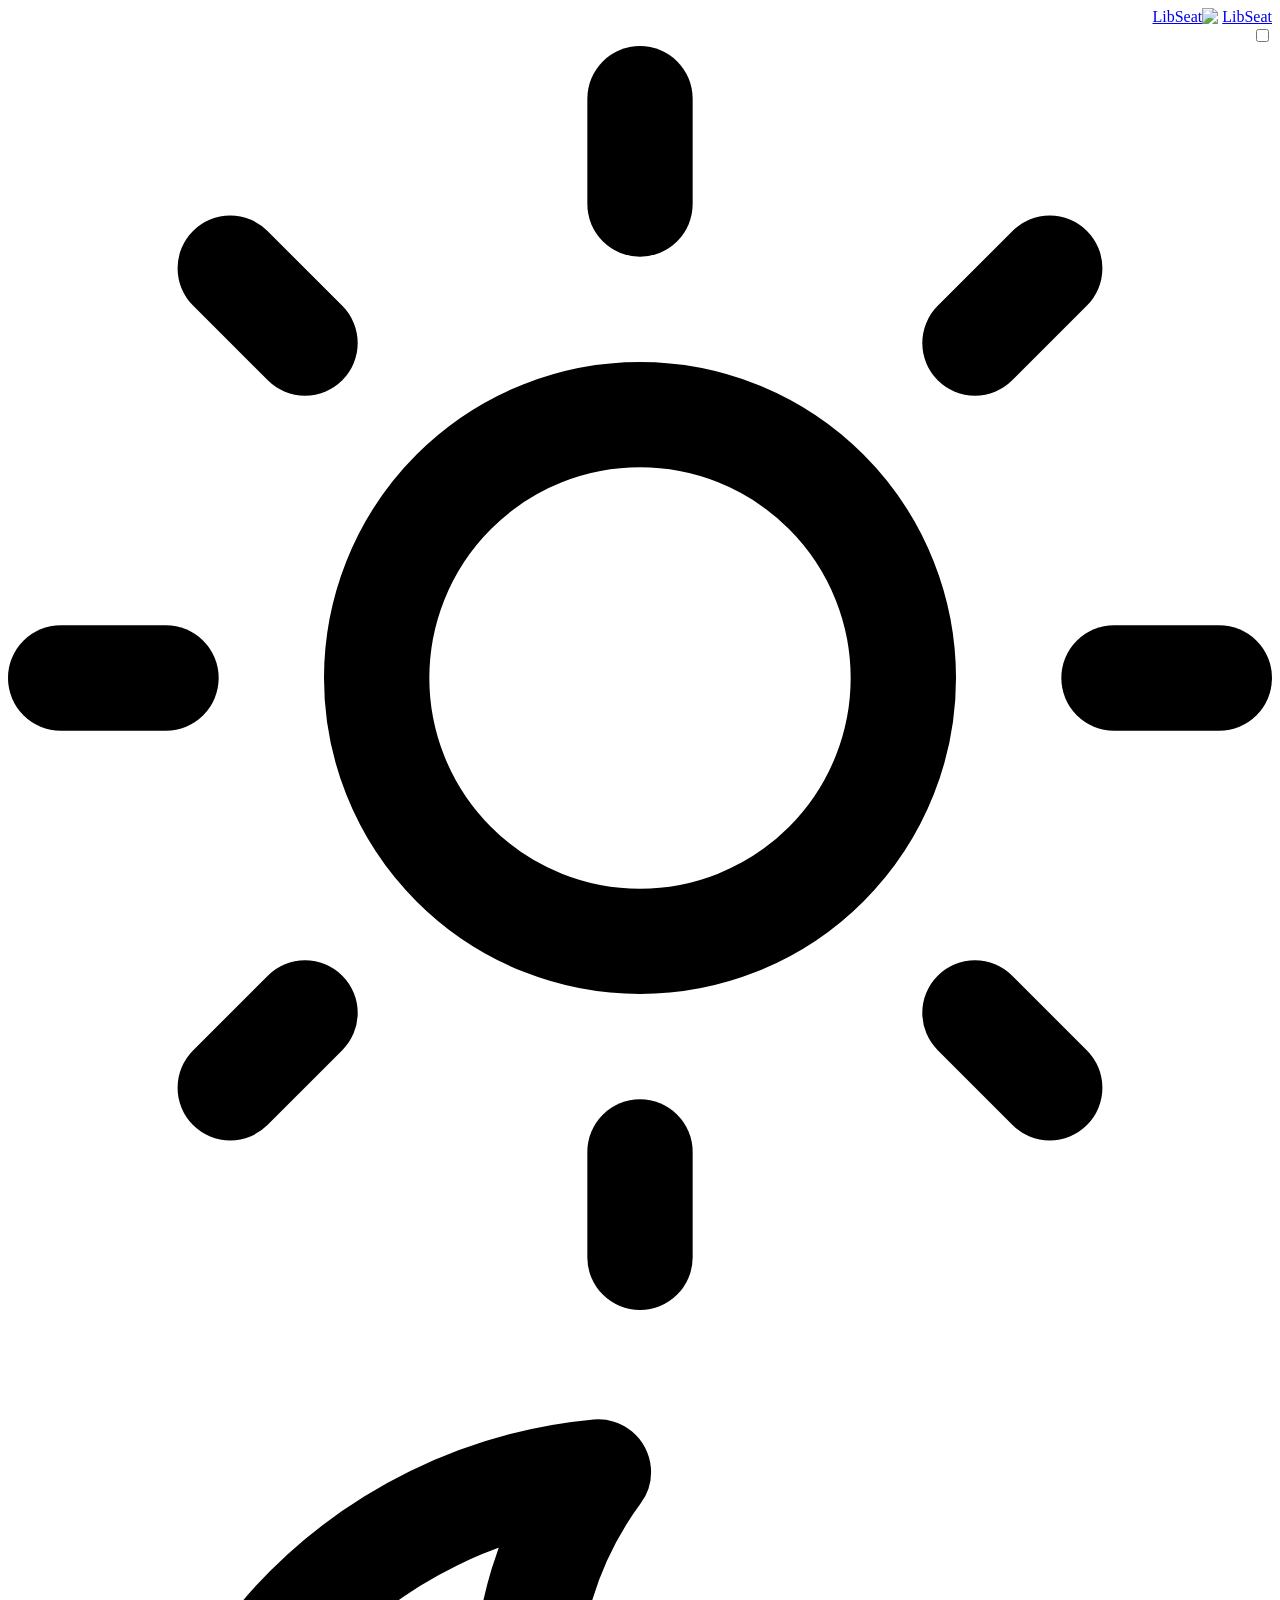
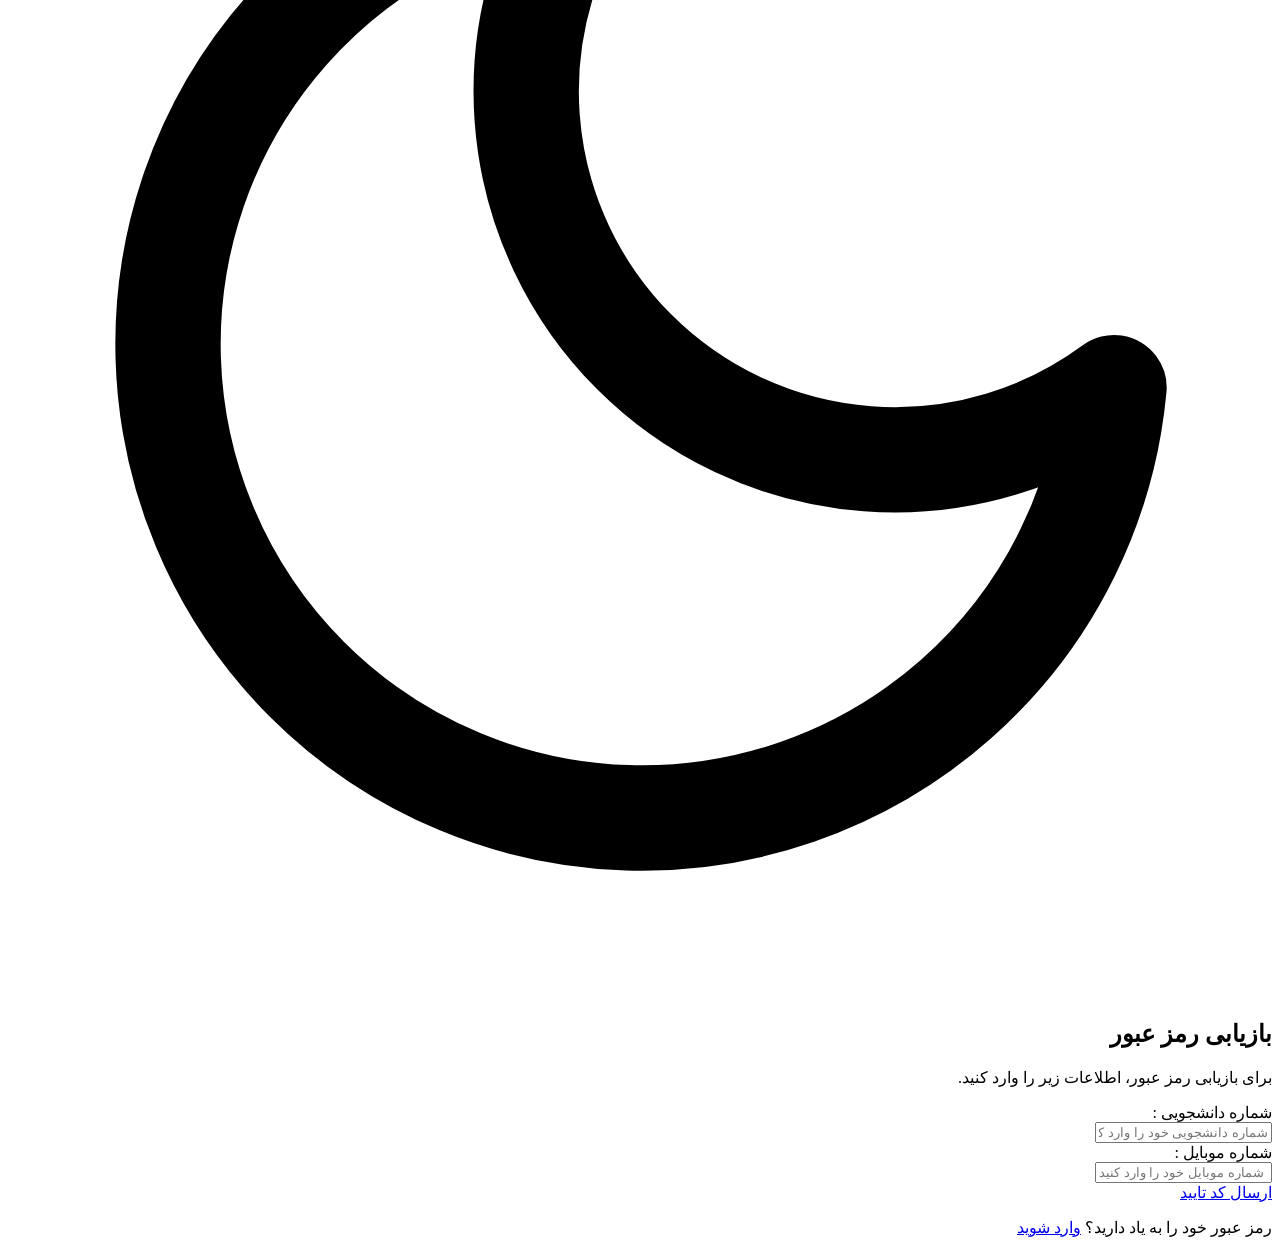
==== ForgotPass/ForgotPass.html @ 7fa4e29b "Initial commit: names update" ====
<!DOCTYPE html>
<html lang="fa" dir="rtl">

<head>
    <meta charset="UTF-8">
    <meta name="viewport" content="width=device-width, initial-scale=1.0">
    <title>بازیابی رمز عبور</title>
    <link rel="icon" type="image/png" href="./icons/logo.png">
    <link rel="stylesheet" href="./Styls/reset.css">
    <link rel="stylesheet" href="./Styls/fonts.css">
    <link rel="stylesheet" href="./Styls/Forgot-style.css">
    <link rel="stylesheet" href="./Styls/forgot-responsive.css">
    <script src="./scripts/forgot-them.js" defer></script>
</head>

<body>
    <div class="container">
        <!-- Header -->
        <header class="header">
            <!-- top bar -->
            <div class="top-bar">
                <div class="brand">
                    <a href="../index.html" class="brand__name">LibSeat</a>
                    <a href="../index.html" class="brand__logo-link">
                        <img src="./icons/logo.svg" alt="LibSeat" class="brand__logo">
                    </a>
                </div>
                <div class="theme-switch-wrapper">
                    <label class="theme-switch" for="checkbox">
                        <input type="checkbox" id="checkbox">
                        <div class="slider">
                            <span class="ball">
                                <svg class="sun-icon" xmlns="http://www.w3.org/2000/svg" viewBox="0 0 24 24" fill="none"
                                    stroke="currentColor" stroke-width="2" stroke-linecap="round"
                                    stroke-linejoin="round">
                                    <circle cx="12" cy="12" r="5"></circle>
                                    <line x1="12" y1="1" x2="12" y2="3"></line>
                                    <line x1="12" y1="21" x2="12" y2="23"></line>
                                    <line x1="4.22" y1="4.22" x2="5.64" y2="5.64"></line>
                                    <line x1="18.36" y1="18.36" x2="19.78" y2="19.78"></line>
                                    <line x1="1" y1="12" x2="3" y2="12"></line>
                                    <line x1="21" y1="12" x2="23" y2="12"></line>
                                    <line x1="4.22" y1="19.78" x2="5.64" y2="18.36"></line>
                                    <line x1="18.36" y1="5.64" x2="19.78" y2="4.22"></line>
                                </svg>
                                <svg class="moon-icon" xmlns="http://www.w3.org/2000/svg" viewBox="0 0 24 24"
                                    fill="none" stroke="currentColor" stroke-width="2" stroke-linecap="round"
                                    stroke-linejoin="round">
                                    <path d="M21 12.79A9 9 0 1 1 11.21 3 7 7 0 0 0 21 12.79z"></path>
                                </svg>
                            </span>
                        </div>
                    </label>
                </div>
            </div>
        </header>


        <!-- Main Layout -->
        <main class="layout">

            <!-- Left Side: banner -->
            <div class="banner">
                <div class="banner__img">
                    <img src="./Images/forgot-pass.jpg" alt="">
                </div>
            </div>

            <!-- Right Side: Form -->
            <div class="card">
                <h2 class="card__title">بازیابی رمز عبور</h2>
                <p class="card__description">برای بازیابی رمز عبور، اطلاعات زیر را وارد کنید.</p>

                <form class="form">
                    <div class="form-group">
                        <label class="form-label" for="studentId">
                            شماره دانشجویی :
                        </label>
                        <div class="input-wrap">
                            <input type="text" id="studentId" name="studentId" inputmode="numeric" pattern="[0-9]*"
                                autocomplete="username" class="form-input" placeholder="شماره دانشجویی خود را وارد کنید"
                                required>
                        </div>
                    </div>

                    <div class="form-group">
                        <label class="form-label" for="mobileNumber">
                            شماره موبایل :
                        </label>
                        <div class="input-wrap">
                            <input type="tel" id="mobileNumber" name="mobileNumber" inputmode="numeric" pattern="[0-9]*"
                                autocomplete="tel" class="form-input" placeholder="شماره موبایل خود را وارد کنید"
                                required>
                        </div>
                    </div>

                    <a href="../verify-identity/verify-identity.html" class="btn btn--primary">ارسال کد تایید</a>
                    <p class="login-text">
                        رمز عبور خود را به یاد دارید؟
                        <a href="../login-page/login.html" class="link">وارد شوید</a>
                    </p>
                </form>
            </div>

        </main>
    </div>
</body>

</html>
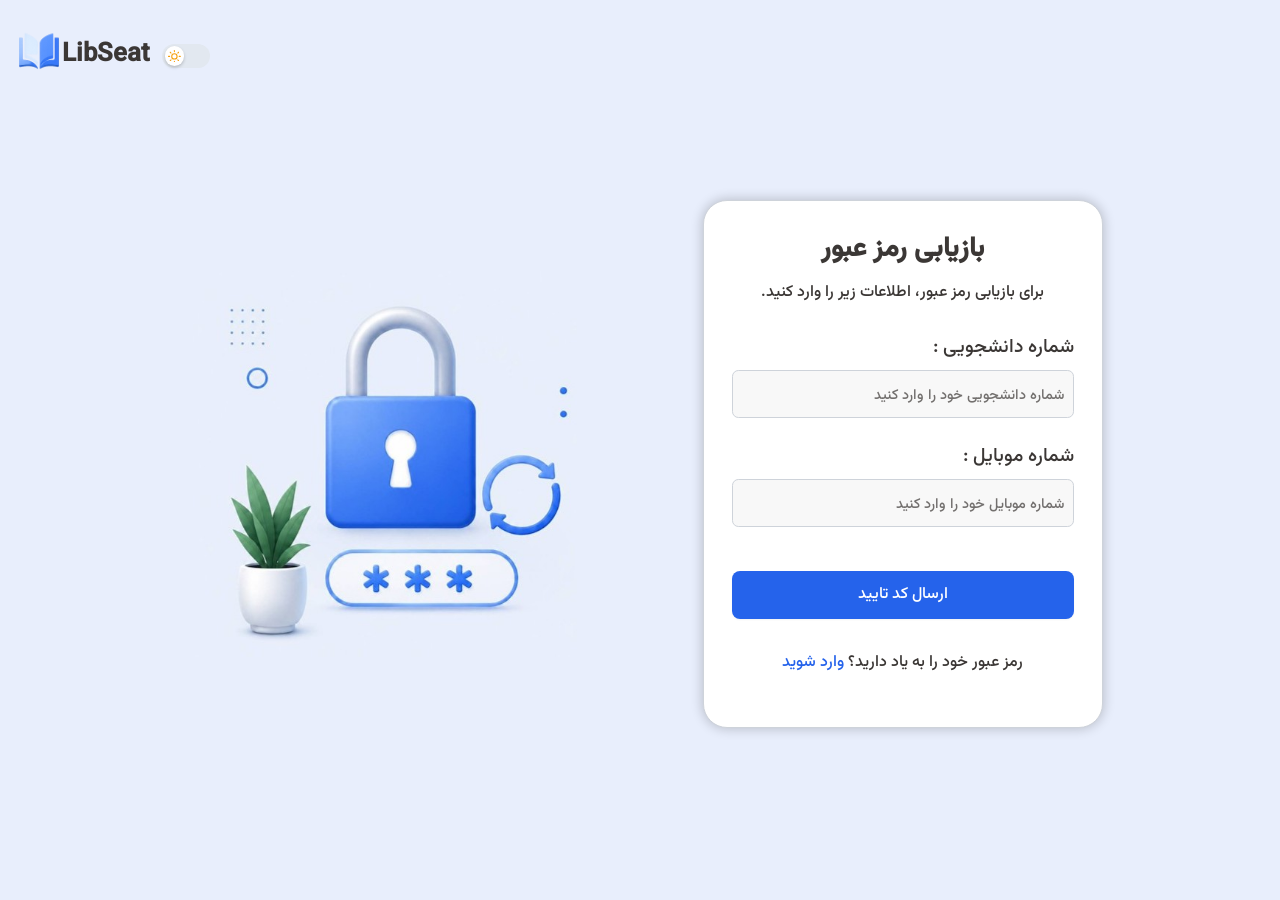
==== commit bc16af50: "تغییرات قبلی حذف شد و تغییرات جدید اعمال شد" ====
--- a/ForgotPass/ForgotPass.html
+++ b/ForgotPass/ForgotPass.html
@@ -88,7 +88,7 @@
                             شماره موبایل :
                         </label>
                         <div class="input-wrap">
-                            <input type="tel" id="mobileNumber" name="mobileNumber" inputmode="numeric" pattern="[0-9]*"
+                            <input type="text" id="mobileNumber" name="mobileNumber" inputmode="numeric" pattern="[0-9]*"
                                 autocomplete="tel" class="form-input" placeholder="شماره موبایل خود را وارد کنید"
                                 required>
                         </div>
--- a/ForgotPass/Styls/fonts.css
+++ b/ForgotPass/Styls/fonts.css
@@ -0,0 +1,16 @@
+@font-face {
+    font-family: "VazirMatn";
+    src: url(../fonts/Vazirmatn/Vazirmatn-Medium.ttf);
+}
+@font-face {
+    font-family: "Vazir";
+    src: url(../fonts/Vazir.ttf);
+}
+@font-face {
+    font-family: "VazirMatn-bold";
+    src: url(../fonts/Vazir-Bold.ttf);
+}
+@font-face {
+    font-family: "VazirMatn-light";
+    src: url(../fonts/Vazir-Light.ttf);
+}
--- a/ForgotPass/Styls/Forgot-style.css
+++ b/ForgotPass/Styls/Forgot-style.css
@@ -0,0 +1,451 @@
+/* ========================================
+   CSS Variables
+   ======================================== */
+:root {
+    /* Colors - Light Theme */
+    --color-primary: #2563EB;
+    --color-primary-hover: #372df1;
+    --color-primary-light: #99aff7;
+
+    --color-bg: #E8EEFC;
+    --color-bg-card: #FFFFFF;
+    --color-text: #3B3735;
+    --color-border: #ced3da;
+    --color-input-bg: #F8F8F8;
+    --color-input-focus: #dbf4ff;
+
+    --color-link: #2563EB;
+    --color-link-hover: #4239e6;
+
+    /* Shadows */
+    --shadow-sm: 0 1px 2px 0 rgba(0, 0, 0, 0.05);
+    --shadow-md: 0 4px 6px -1px rgba(0, 0, 0, 0.1), 0 2px 4px -1px rgba(0, 0, 0, 0.06);
+    --shadow-lg: 0 10px 15px -3px rgba(0, 0, 0, 0.1), 0 4px 6px -2px rgba(0, 0, 0, 0.05);
+    --shadow-card: 0px 0px 12px 1px rgb(0 0 0 / 20%);
+
+    /* Spacing */
+    --spacing-xs: 0.5rem;
+    --spacing-sm: 1rem;
+    --spacing-md: 1.5rem;
+    --spacing-lg: 2rem;
+    --spacing-xl: 3rem;
+
+    /* Border Radius */
+    --radius-sm: 0.4rem;
+    --radius-md: 0.8rem;
+    --radius-lg: 1rem;
+    --radius-xl: 3rem;
+    --radius-full: 9999px;
+
+    /* Transitions */
+    --transition-fast: 150ms ease;
+    --transition-base: 200ms ease;
+    --transition-slow: 300ms ease;
+}
+
+/* Dark Theme */
+body.dark-theme {
+    --color-bg: #020D23;
+    --color-bg-card: #020D23;
+    --color-text: #F8FAFC;
+    --color-border: #203149;
+    --color-input-bg: #1e293b;
+    --color-input-focus: #263141;
+    --shadow-card: inset 0px 0px 20px 1px rgb(16 43 107 / 59%);
+    --shadow-md: 0 4px 6px -1px rgba(0, 0, 0, 0.3), 0 2px 4px -1px rgba(0, 0, 0, 0.2);
+}
+
+/* ========================================
+   Base Styles
+   ======================================== */
+
+body {
+    font-family: "VazirMatn", "Vazir", Tahoma, sans-serif;
+    background: var(--color-bg);
+    color: var(--color-text);
+    min-height: 100vh;
+}
+
+/* ========================================
+   Container
+   ======================================== */
+.container {
+    padding: var(--spacing-xl) 3rem ;
+    min-height: 96vh;
+    display: flex;
+    flex-direction: column;
+    justify-content: space-between;
+}
+
+/* ========================================
+    Top Bar
+   ======================================== */
+.top-bar {
+    position: relative;
+    width: auto;
+    min-height: 5rem;
+    height: auto;
+    display: flex;
+    flex-direction: row-reverse;
+    align-items: center;
+    gap: 1.6rem;
+    justify-content: end;
+    order: -1;
+}
+
+/* brand */
+.brand {
+    display: flex;
+    align-items: center;
+    justify-content: space-evenly;
+    max-width: 15.7rem;
+    min-height: 5rem;
+    gap: 0.35rem;
+}
+
+.brand__logo {
+    display: inline-flex;
+    max-width: 5rem;
+    min-height: 5rem;
+    object-fit: contain;
+}
+
+.brand__name {
+    font-size: 3.2rem;
+    align-items: center;
+    line-height: 2.5;
+    font-weight: 700;
+    color: var(--color-text);
+    letter-spacing: 0%;
+    transition: color var(--transition);
+}
+
+/* theme button */
+.theme-switch-wrapper {
+    display: flex;
+    align-items: center;
+}
+
+.theme-switch {
+    display: inline-block;
+    height: 3rem;
+    width: 6rem;
+    position: relative;
+}
+
+
+.theme-switch input {
+    display: none;
+}
+
+
+.slider {
+    background-color: #e2e8f0;
+    bottom: 0;
+    cursor: pointer;
+    left: 0;
+    position: absolute;
+    right: 0;
+    top: 0;
+    transition: background-color 0.4s ease;
+    border-radius: 3.4rem;
+    /* 34px */
+}
+
+
+.ball {
+    background-color: white;
+    border-radius: 50%;
+    height: 2.4rem;
+    /* 24px */
+    width: 2.4rem;
+    /* 24px */
+    position: absolute;
+    left: 0.3rem;
+    /* 3px */
+    bottom: 0.3rem;
+    /* 3px */
+    transition: transform 0.4s cubic-bezier(0.68, -0.55, 0.265, 1.55);
+    display: flex;
+    align-items: center;
+    justify-content: center;
+    box-shadow: 0 0.2rem 0.4rem rgba(0, 0, 0, 0.2);
+}
+
+
+.sun-icon {
+    width: 1.6rem;
+    height: 1.6rem;
+    color: #f59e0b;
+    display: block;
+}
+
+.moon-icon {
+    width: 1.6rem;
+    height: 1.6rem;
+    color: #f8fafc;
+    display: none;
+}
+
+
+
+
+input:checked+.slider {
+    background-color: #334155;
+}
+
+
+input:checked+.slider .ball {
+    transform: translateX(3rem);
+    background-color: #1e293b;
+}
+
+
+input:checked+.slider .ball .sun-icon {
+    display: none;
+}
+
+input:checked+.slider .ball .moon-icon {
+    display: block;
+}
+
+/* ========================================
+   Main Layout
+   ======================================== */
+.layout {
+    flex: 1;
+    display: flex;
+    align-items: center;
+    width: 100%;
+    justify-content: space-evenly;
+    flex-direction: row-reverse;
+    padding: 0 5.5rem;
+}
+
+/* ========================================
+   Banner
+   ======================================== */
+.banner {
+    display: flex;
+    align-items: center;
+    justify-content: center;
+    padding: 0 var(--spacing-lg);
+}
+
+.banner__img {
+    width: 100%;
+    max-width: 48rem;
+    overflow: hidden;
+    transition: transform var(--transition-slow);
+}
+
+.banner__img:hover {
+    transform: scale(1.02);
+}
+
+.banner__img img {
+    width: 100%;
+    height: auto;
+    display: block;
+}
+
+/* ========================================
+   Card (Form Container)
+   ======================================== */
+.card {
+    background: var(--color-bg-card);
+    border-radius: var(--radius-xl);
+    box-shadow: var(--shadow-card);
+    border: 1px solid var(--color-border);
+    transition: box-shadow var(--transition-base);
+    width: 50rem;
+    height: auto;
+    display: flex;
+    flex-direction: column;
+    gap: 1.5rem;
+    padding: 6rem 2rem 4rem;
+}
+
+.card:hover {
+    box-shadow: var(--shadow-md);
+}
+
+.card__title {
+    font-size: 3.4rem;
+    font-weight: 700;
+    color: var(--color-text);
+    margin-bottom: var(--spacing-md);
+    text-align: center;
+    line-height: 0.3rem;
+}
+
+.card__description {
+    font-weight: 500;
+    font-size: 2rem;
+    line-height: 2.2rem;
+    color: var(--color-text);
+    margin: var(--spacing-sm) 0;
+    text-align: center;
+}
+
+/* ========================================
+   Form
+   ======================================== */
+.form {
+    display: flex;
+    flex-direction: column;
+    gap: var(--spacing-xl);
+    margin: 1.5rem;
+}
+
+.form-group {
+    display: flex;
+    flex-direction: column;
+    gap: var(--spacing-sm);
+}
+
+.form-label {
+    font-size: 2.4rem;
+    font-weight: 500;
+    line-height: 3.6rem;
+    color: var(--color-text);
+}
+
+.input-wrap {
+    position: relative;
+}
+
+.form-input {
+    width: 100%;
+    min-height: 6rem;
+    padding: 0.9rem 1.1rem;
+    font-size: 2.5rem;
+    color: var(--color-text);
+    background: var(--color-input-bg);
+    border: 1px solid var(--color-border);
+    border-radius: var(--radius-md);
+    outline: none;
+    transition: all var(--transition-fast);
+    text-align: -webkit-match-parent;
+}
+
+.form-input::placeholder {
+    font-size: 1.8rem;
+    font-weight: 100;
+    color: var(--color-text);
+    opacity: 0.7;
+}
+
+.form-input:focus {
+    border-width: 1px;
+    border-color: var(--color-primary);
+    box-shadow: 0 0 0 1px var(--color-primary-light);
+}
+
+.form-input:hover:not(:focus) {
+    border-color: #cbd5e1;
+}
+
+/* ========================================
+   Button
+   ======================================== */
+.btn {
+    height: 6rem;
+    display: inline-flex;
+    align-items: center;
+    justify-content: center;
+    padding: 0.9rem 1.5rem;
+    font-size: 2rem;
+    font-weight: 500;
+    letter-spacing: 0%;
+    display: flex;
+    gap: 1rem;
+    text-align: center;
+    border-radius: var(--radius-lg);
+    cursor: pointer;
+    transition: all var(--transition-fast);
+    margin-top: 2.5rem;
+}
+
+.btn--primary {
+    background: var(--color-primary);
+    color: white;
+    box-shadow: var(--shadow-sm);
+}
+
+.btn--primary:hover {
+    background: var(--color-primary-hover);
+    box-shadow: var(--shadow-md);
+    transform: translateY(-1px);
+}
+
+.btn--primary:active {
+    transform: translateY(0);
+    box-shadow: var(--shadow-sm);
+}
+
+.btn--primary:focus-visible {
+    box-shadow: 0 0 0 1px var(--color-primary-light);
+}
+
+/* ========================================
+   Login Text & Link
+   ======================================== */
+.login-text {
+    text-align: center;
+    margin-top: 3rem;
+    text-align: center;
+    font-size: 2rem;
+    font-weight: 500;
+    line-height: 3rem;
+    letter-spacing: 0%;
+    gap: 3.6rem;
+    color: var(--color-text);
+    margin-top: var(--spacing-sm);
+}
+
+.link {
+    color: var(--color-link);
+    font-weight: 500;
+    text-decoration: none;
+    transition: color var(--transition-fast);
+}
+
+.link:hover {
+    color: var(--color-link-hover);
+    text-decoration: underline;
+}
+
+/* ========================================
+   Accessibility
+   ======================================== */
+.form-input:focus-visible,
+.btn:focus-visible,
+.brand__name:focus-visible,
+.link:focus-visible {
+    outline: 1px solid var(--color-primary);
+    outline-offset: 1px;
+}
+
+/* ========================================
+   Animations
+   ======================================== */
+@keyframes fadeIn {
+    from {
+        opacity: 0;
+        transform: translateY(20px);
+    }
+
+    to {
+        opacity: 1;
+        transform: translateY(0);
+    }
+}
+
+.card {
+    animation: fadeIn 0.6s ease;
+}
+
+.banner__img {
+    animation: fadeIn 0.8s ease;
+}
--- a/ForgotPass/Styls/forgot-responsive.css
+++ b/ForgotPass/Styls/forgot-responsive.css
@@ -0,0 +1,166 @@
+/* ========================================
+   Tablet 
+   ======================================== */
+@media (max-width: 970px) {
+    body {
+        background-color: var(--color-bg-card);
+    }
+
+    .layout__container {
+        flex-direction: column;
+        gap: var(--spacing-lg);
+        margin: 2rem auto;
+        justify-content: center;
+        flex-wrap: wrap;
+        align-items: center;
+    }
+
+    .top-bar {
+        justify-content: space-between;
+        flex-direction: row-reverse;
+        max-width: 120rem;
+        padding-inline: 2rem;
+    }
+
+    .banner {
+        display: none;
+    }
+
+    .banner__img {
+        max-width: 44rem;
+    }
+
+    .card {
+        padding: var(--spacing-xl) 3.5rem;
+        max-width: 53rem;
+        gap: 2rem;
+    }
+
+    .card__title {
+        font-size: 3rem;
+        font-weight: 500;
+        margin-top: 2rem;
+    }
+
+    .card__description {
+        font-size: 1.8rem;
+    }
+
+    .form-label,
+    .btn {
+        font-size: 1.8rem;
+    }
+
+    .form-input {
+        font-size: 1.3rem;
+    }
+
+    .form-input::placeholder {
+        font-size: 1.5rem;
+        font-weight: 100;
+        color: var(--color-text);
+        opacity: 0.7;
+    }
+
+    .login-text {
+        font-size: 1.8rem;
+    }
+
+}
+
+/* ========================================
+   Mobile (480px and below)
+   ======================================== */
+@media (max-width: 576px) {
+
+
+    .container {
+        padding: var(--spacing-sm) var(--spacing-lg);
+    }
+
+    .layout {
+        width: 99%;
+        padding: 0;
+    }
+
+    .top-bar {
+        flex-direction: row-reverse;
+        gap: var(--spacing-xs);
+        justify-content: space-between;
+    }
+
+    .brand__name {
+        font-size: 2.5rem;
+        font-weight: 500;
+    }
+
+    .brand__logo {
+        width: 3.5rem;
+        height: 3.5rem;
+    }
+
+    .banner {
+        display: none;
+    }
+
+
+    .card {
+        padding: var(--spacing-md);
+        border: none;
+    }
+
+    .card:hover {
+        box-shadow: none;
+    }
+
+    .card__title {
+        font-size: 3rem;
+        font-weight: 600;
+
+    }
+
+    .card__description {
+        font-size: 1.8rem;
+        font-weight: 100;
+        margin-bottom: 2.7rem;
+    }
+
+    .form {
+        gap: 3.2rem;
+    }
+
+    .form-label {
+        font-size: 2.2rem;
+    }
+
+    .form-input {
+        padding: 0.75rem 0.875rem;
+        font-size: 2rem;
+    }
+
+    .btn {
+        padding: 0.7rem 1.1rem;
+        font-size: 2rem;
+    }
+
+    .login-text {
+        font-size: 1.8rem;
+    }
+
+}
+
+@media (max-width: 480px) {
+    .container{
+        padding-left: 1rem;
+        padding-right: 1rem;
+    }
+    .card{
+        box-shadow: none;
+        padding-left: 0;
+        padding-right: 0;
+        min-width: 100%;
+    }
+    .login-text{
+        font-size: 1.6rem;
+    }
+}
